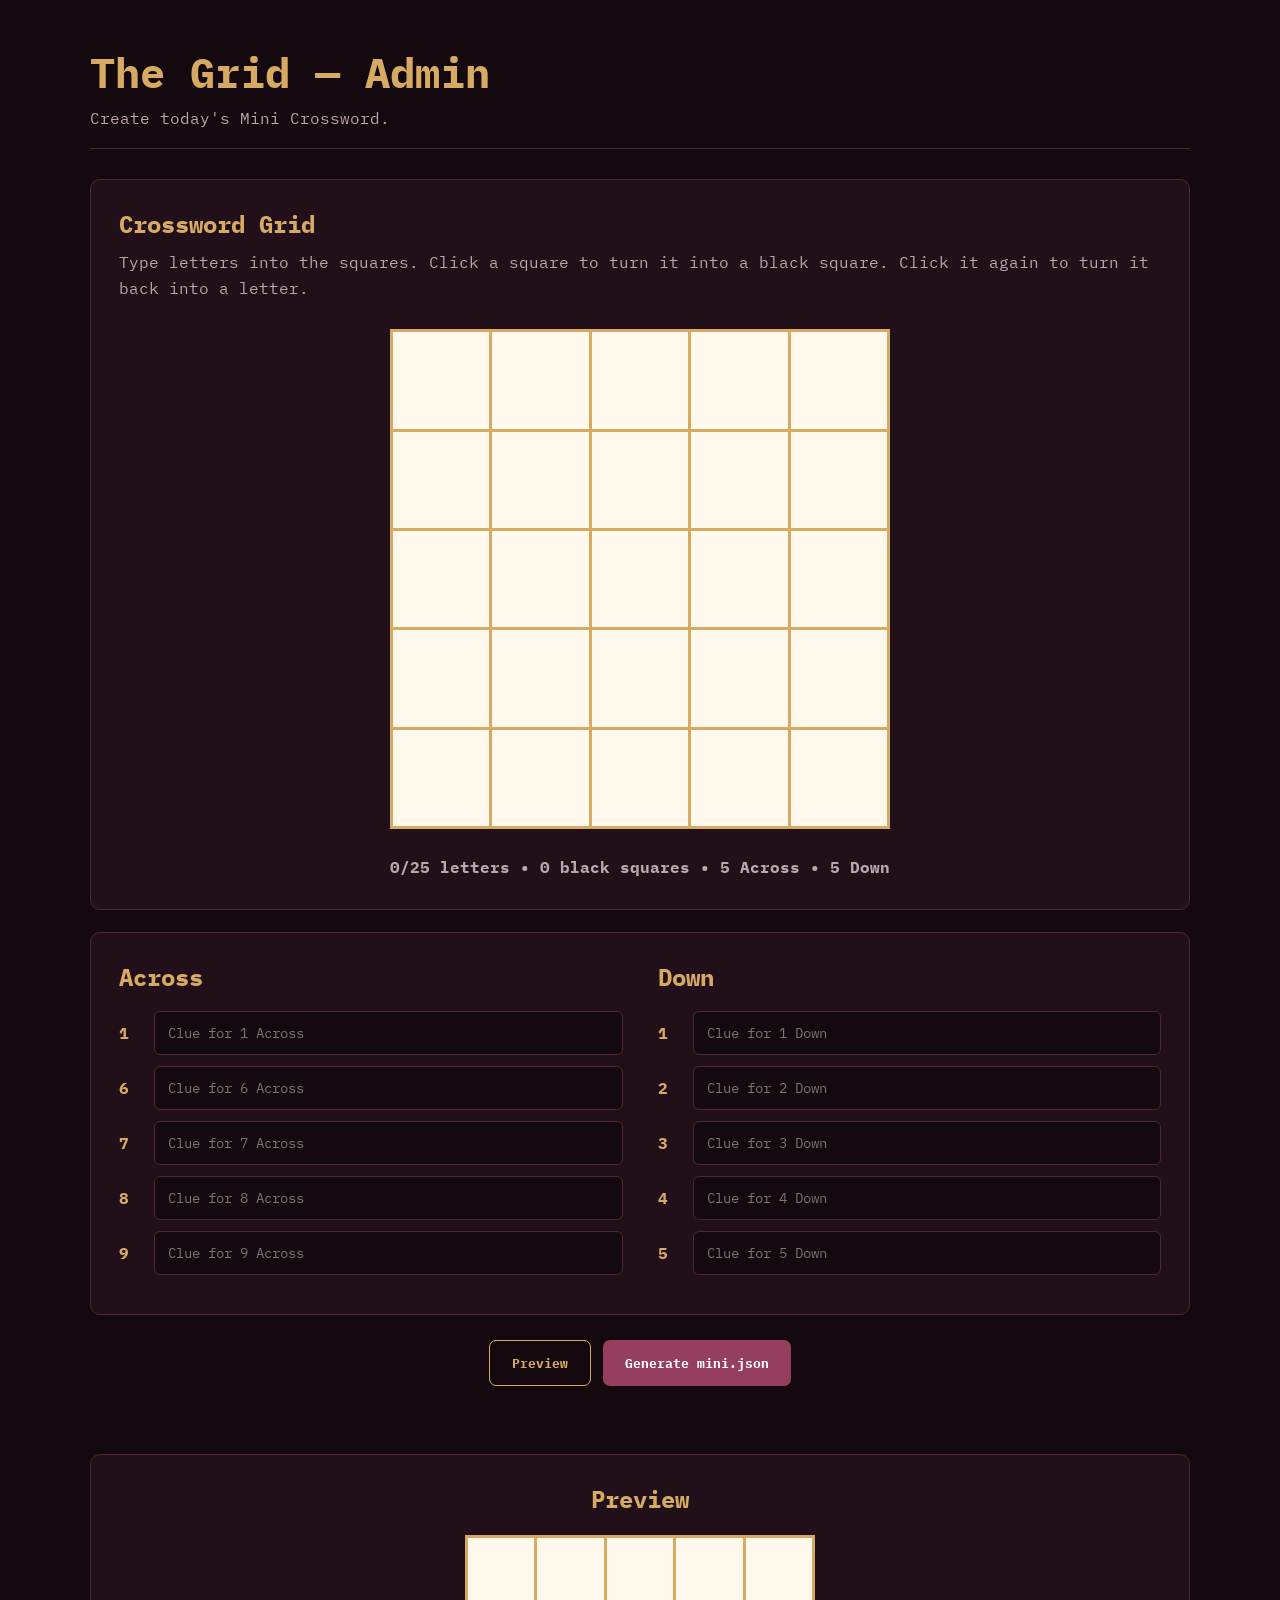
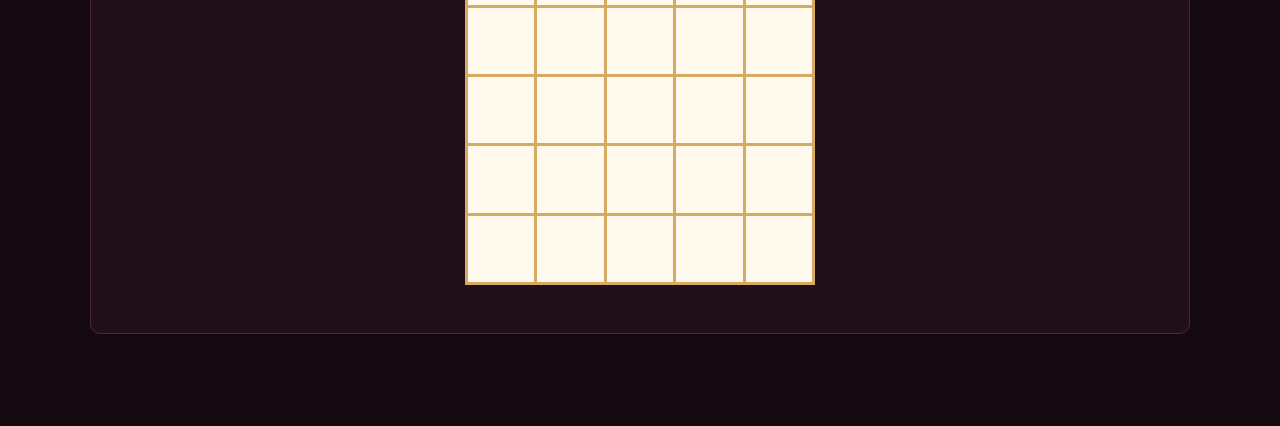
==== admin/index.html @ 83422ff1 "BIIIG UPDATE!!" ====
<!DOCTYPE html>
<html lang="en">
<head>
    <meta charset="UTF-8">
    <meta name="viewport" content="width=device-width, initial-scale=1.0">

    <title>AHS Games - Admin</title>

    <link rel="preconnect" href="https://fonts.googleapis.com">
    <link rel="preconnect" href="https://fonts.gstatic.com" crossorigin>

    <link href="https://fonts.googleapis.com/css2?family=IBM+Plex+Mono:wght@400;500;600;700&display=swap"
          rel="stylesheet">

    <link rel="stylesheet" href="admin.css">
</head>

<body>

    <!-- =====================================================
         ADMIN EDITOR
         ===================================================== -->

    <main id="editor">

        <header>
            <h1>The Grid — Admin</h1>

            <p>
                Create today's Mini Crossword.
            </p>
        </header>


        <!-- =================================================
             GRID EDITOR
             ================================================= -->

        <section class="editor-section">

            <h2>Crossword Grid</h2>

            <p class="instructions">
                Type letters into the squares.
                Click a square to turn it into a black square.
                Click it again to turn it back into a letter.
            </p>

            <div id="grid" class="grid"></div>

            <p id="grid-status"></p>

        </section>


        <!-- =================================================
             CLUES
             ================================================= -->

        <section class="clues-section">

            <div class="clue-column">

                <h2>Across</h2>

                <div id="across-clues"></div>

            </div>


            <div class="clue-column">

                <h2>Down</h2>

                <div id="down-clues"></div>

            </div>

        </section>


        <!-- =================================================
             BUTTONS
             ================================================= -->

        <div class="actions">

            <button id="preview-button"
                    class="secondary-button"
                    type="button">
                Preview
            </button>

            <button id="generate-button"
                    class="primary-button"
                    type="button">
                Generate mini.json
            </button>

        </div>


        <!-- =================================================
             RESULT
             ================================================= -->

        <p id="result"></p>


        <!-- =================================================
             PREVIEW
             ================================================= -->

        <section class="preview">

            <h2>Preview</h2>

            <div id="preview-grid"></div>

        </section>

    </main>


    <script src="admin.js"></script>

</body>
</html>
---- admin/admin.css ----
* {
    box-sizing: border-box;
}

html,
body {
    margin: 0;
    padding: 0;
    min-height: 100%;
}

body {
    background: #14090e;
    color: #f5e8d8;
    font-family: "IBM Plex Mono", "Courier New", monospace;
}

/* ============================================================
   GENERAL
   ============================================================ */

.hidden {
    display: none !important;
}

#editor {
    width: min(1100px, calc(100% - 40px));
    margin: 0 auto;
    padding: 45px 0 70px;
}

/* ============================================================
   HEADER
   ============================================================ */

header {
    margin-bottom: 30px;
    padding-bottom: 20px;
    border-bottom: 1px solid #4e2635;
}

    header h1 {
        margin: 0;
        color: #d7aa63;
        font-size: 42px;
    }

    header p {
        margin: 8px 0 0;
        color: #bda5ad;
    }

/* ============================================================
   SECTIONS
   ============================================================ */

.editor-section,
.clues-section,
.preview {
    margin-bottom: 22px;
    padding: 28px;
    background: #21101a;
    border: 1px solid #4e2635;
    border-radius: 10px;
}

h2 {
    margin: 0 0 10px;
    color: #d7aa63;
}

.instructions {
    margin-top: 0;
    color: #bda5ad;
    line-height: 1.6;
}

/* ============================================================
   GRID
   ============================================================ */

.grid {
    width: min(500px, 100%);
    margin: 28px auto;
    display: grid;
    grid-template-columns: repeat(5, 1fr);
    gap: 3px;
    background: #d7aa63;
    border: 3px solid #d7aa63;
}

.grid-cell {
    width: 100%;
    aspect-ratio: 1;
    padding: 0;
    border: 0;
    outline: 0;
    background: #fff8ed;
    color: #24101a;
    text-align: center;
    font-family: inherit;
    font-size: clamp(24px, 6vw, 44px);
    font-weight: bold;
    text-transform: uppercase;
    cursor: text;
}

    .grid-cell:focus {
        background: #fff0c8;
        box-shadow: inset 0 0 0 3px #963e5d;
    }

    /* ============================================================
   BLACK SQUARES
   ============================================================ */

    .grid-cell.black-cell {
        background: #000000;
        color: #000000;
        cursor: pointer;
    }

        .grid-cell.black-cell:focus {
            background: #000000;
            box-shadow: inset 0 0 0 3px #d7aa63;
        }

/* ============================================================
   GRID STATUS
   ============================================================ */

#grid-status {
    min-height: 24px;
    margin: 0;
    text-align: center;
    color: #bda5ad;
    font-weight: bold;
}

/* ============================================================
   CLUES
   ============================================================ */

.clues-section {
    display: grid;
    grid-template-columns: 1fr 1fr;
    gap: 35px;
}

.clue-column h2 {
    margin-bottom: 18px;
}

.clue-row {
    display: flex;
    align-items: center;
    gap: 10px;
    margin-bottom: 11px;
}

    .clue-row span {
        flex: 0 0 25px;
        color: #d7aa63;
        font-weight: bold;
    }

.clue-input {
    width: 100%;
    padding: 12px 13px;
    border: 1px solid #4e2635;
    border-radius: 6px;
    background: #14090e;
    color: #ffffff;
    outline: none;
    font-family: inherit;
    font-size: 14px;
}

    .clue-input:focus {
        border-color: #d7aa63;
        box-shadow: 0 0 0 2px rgba(215, 170, 99, 0.15);
    }

/* ============================================================
   BUTTONS
   ============================================================ */

.actions {
    display: flex;
    justify-content: center;
    gap: 12px;
    margin: 25px 0;
}

    .actions button {
        padding: 13px 22px;
        border-radius: 7px;
        font-family: inherit;
        font-weight: bold;
        cursor: pointer;
        transition: 0.15s ease;
    }

.primary-button {
    border: 0;
    background: #963e5d;
    color: #ffffff;
}

    .primary-button:hover {
        background: #ad496b;
    }

    .primary-button:active {
        transform: translateY(1px);
    }

.secondary-button {
    border: 1px solid #d7aa63;
    background: transparent;
    color: #d7aa63;
}

    .secondary-button:hover {
        background: #d7aa63;
        color: #21101a;
    }

    .secondary-button:active {
        transform: translateY(1px);
    }

/* ============================================================
   RESULT MESSAGE
   ============================================================ */

#result {
    min-height: 28px;
    margin: 15px 0;
    text-align: center;
    line-height: 1.6;
    font-weight: bold;
}

/* ============================================================
   PREVIEW
   ============================================================ */

.preview {
    text-align: center;
}

#preview-grid {
    width: min(350px, 100%);
    margin: 20px auto;
    display: grid;
    grid-template-columns: repeat(5, 1fr);
    gap: 3px;
    background: #d7aa63;
    border: 3px solid #d7aa63;
}

.preview-cell {
    aspect-ratio: 1;
    display: flex;
    align-items: center;
    justify-content: center;
    background: #fff8ed;
    color: #24101a;
    font-family: inherit;
    font-size: 28px;
    font-weight: bold;
}

    .preview-cell.black-cell {
        background: #000000;
        color: #000000;
    }

/* ============================================================
   MOBILE
   ============================================================ */

@media (max-width: 700px) {

    #editor {
        width: calc(100% - 24px);
        padding-top: 25px;
    }

    header h1 {
        font-size: 32px;
    }

    .editor-section,
    .clues-section,
    .preview {
        padding: 20px;
    }

    .clues-section {
        grid-template-columns: 1fr;
        gap: 25px;
    }

    .actions {
        flex-direction: column;
    }

        .actions button {
            width: 100%;
        }

    .grid {
        gap: 2px;
        border-width: 2px;
    }

    #preview-grid {
        gap: 2px;
        border-width: 2px;
    }
}
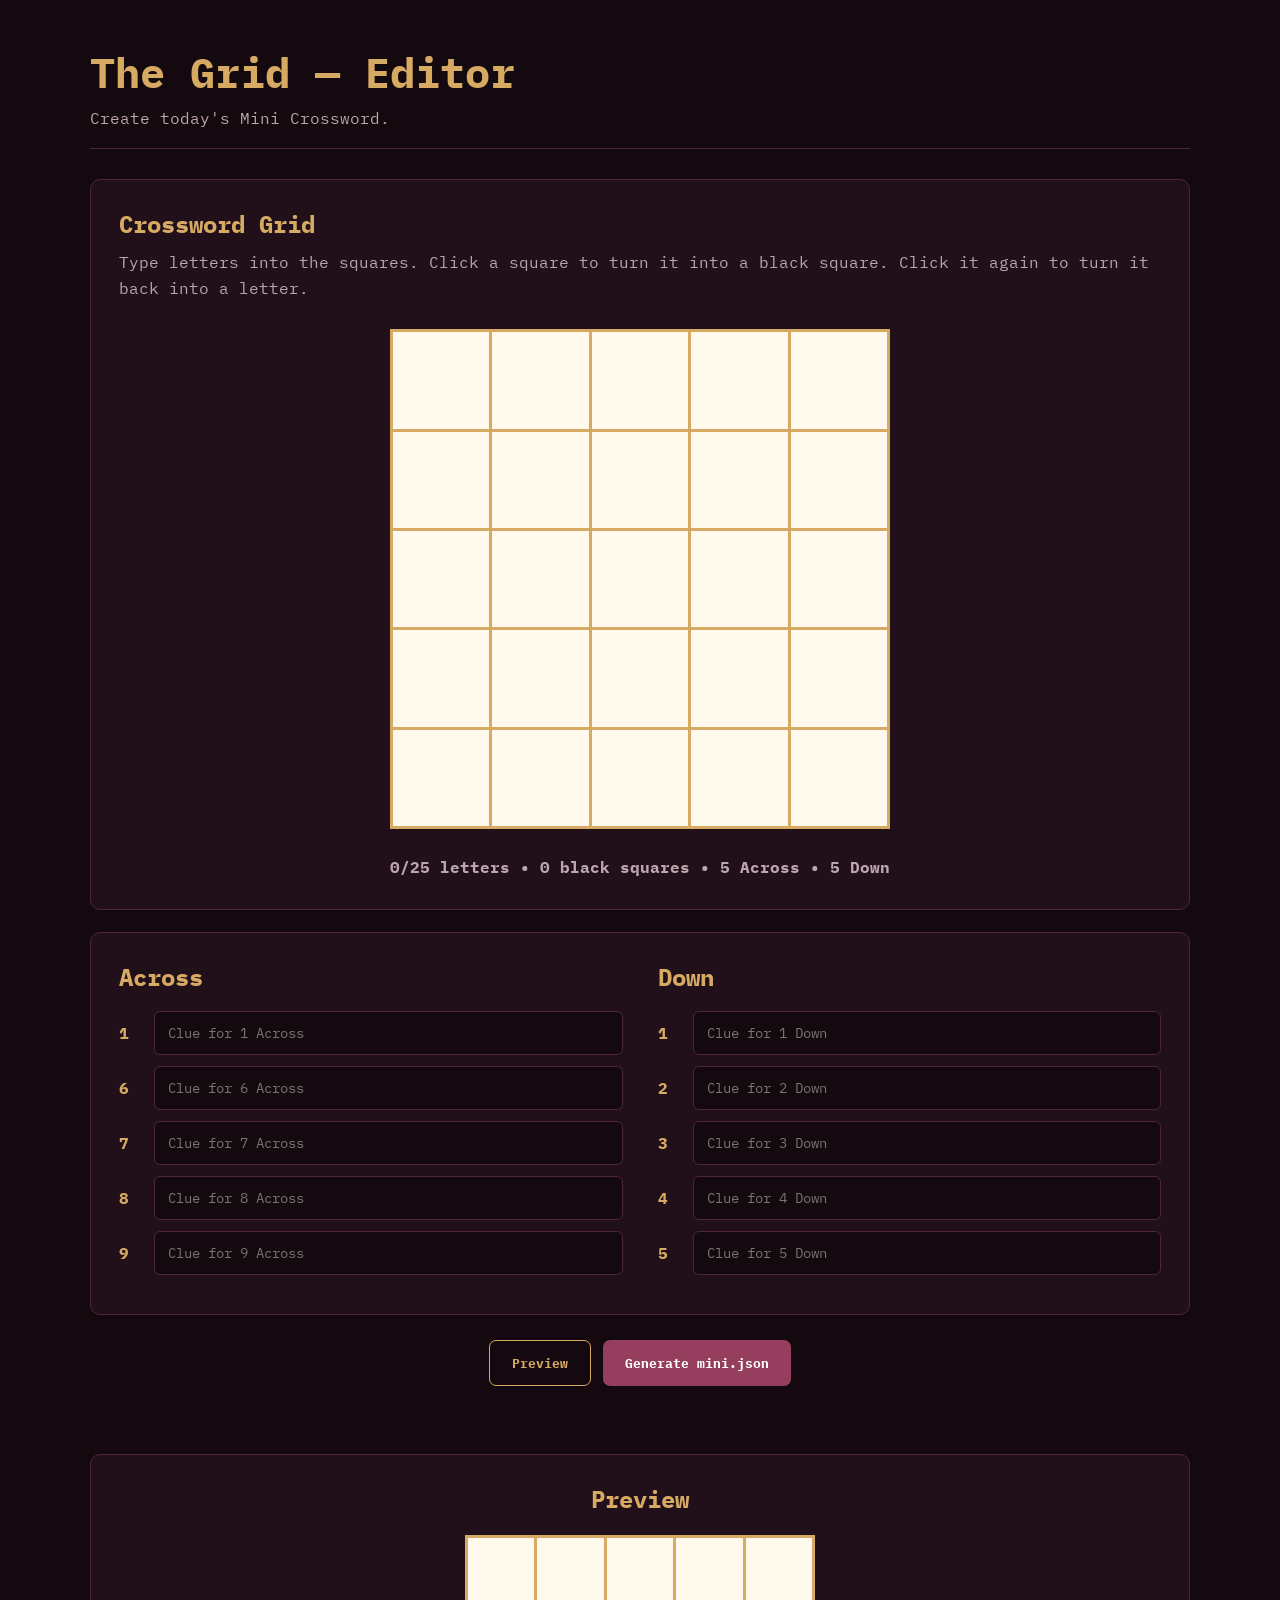
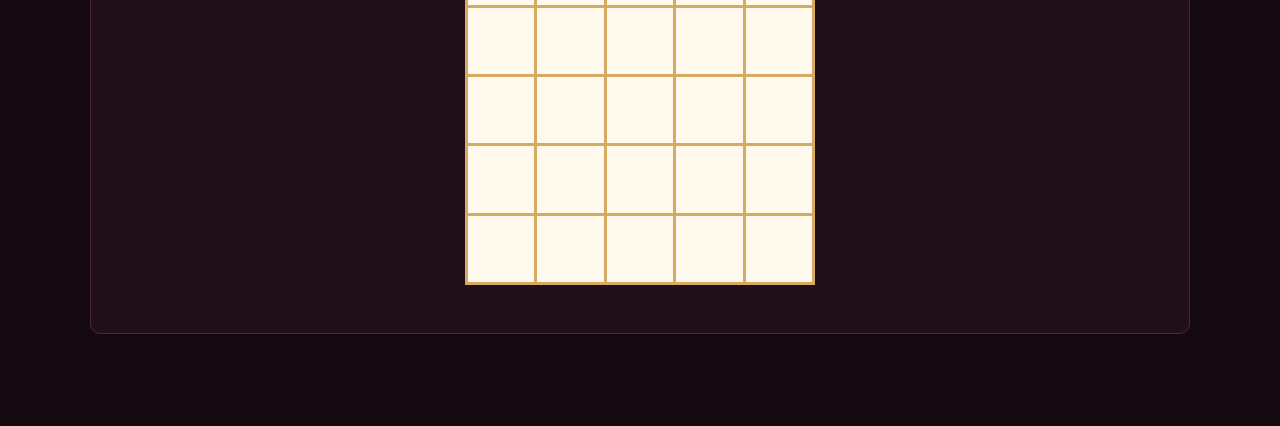
==== commit 302ed762: "Update index.html" ====
--- a/admin/index.html
+++ b/admin/index.html
@@ -4,7 +4,7 @@
     <meta charset="UTF-8">
     <meta name="viewport" content="width=device-width, initial-scale=1.0">
 
-    <title>AHS Games - Admin</title>
+    <title>AHS Games - Editor</title>
 
     <link rel="preconnect" href="https://fonts.googleapis.com">
     <link rel="preconnect" href="https://fonts.gstatic.com" crossorigin>
@@ -24,7 +24,7 @@
     <main id="editor">
 
         <header>
-            <h1>The Grid — Admin</h1>
+            <h1>The Grid — Editor</h1>
 
             <p>
                 Create today's Mini Crossword.
@@ -125,4 +125,4 @@
     <script src="admin.js"></script>
 
 </body>
-</html>+</html>
